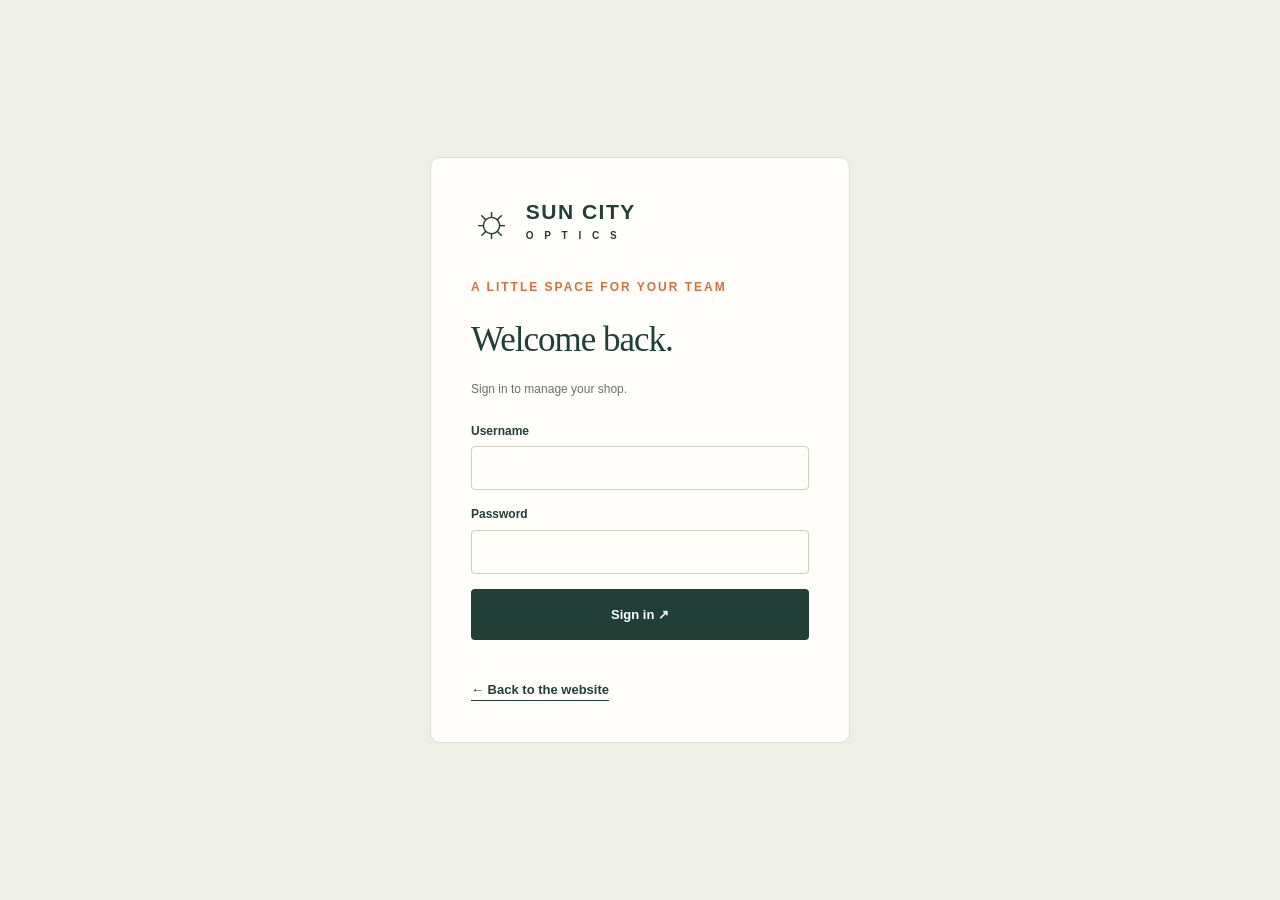
==== admin.html @ 2bea0b8e "Add files via upload" ====
<!doctype html><html lang="en"><head><meta charset="utf-8"><meta name="viewport" content="width=device-width,initial-scale=1"><meta name="robots" content="noindex,nofollow"><title>Staff studio — Sun City Optics</title><link rel="stylesheet" href="/style.css"><script defer src="/admin.js"></script></head><body class="admin-body"><div id="login-view" class="login-wrap"><form id="login-form" class="login-card"><a class="brand" href="/"><span class="brand-icon">☼</span><span>SUN CITY <small>O P T I C S</small></span></a><p class="eyebrow">A LITTLE SPACE FOR YOUR TEAM</p><h1>Welcome back.</h1><p>Sign in to manage your shop.</p><label>Username<input name="username" autocomplete="username" required maxlength="80"></label><label>Password<input name="password" type="password" autocomplete="current-password" required></label><button class="button">Sign in ↗</button><p id="login-error" role="alert"></p><a href="/" class="text-link">← Back to the website</a></form></div><div id="first-password-view" class="login-wrap" hidden><form id="first-password-form" class="login-card"><p class="eyebrow">YOUR FIRST SIGN-IN</p><h1>Make it yours.</h1><p>Change the temporary password before entering the staff studio.</p><label>Temporary password<input name="current" type="password" autocomplete="current-password" required></label><label>New password<input name="password" type="password" autocomplete="new-password" minlength="12" maxlength="128" required></label><label>Confirm new password<input name="confirm" type="password" autocomplete="new-password" minlength="12" required></label><button class="button">Save new password</button><p id="first-password-error" role="alert"></p><p class="micro">After saving, sign in again with your new password.</p></form></div><div id="admin-view" class="admin-shell" hidden><aside class="sidebar"><a href="/" class="brand"><span class="brand-icon">☼</span><span>SUN CITY<small>STAFF STUDIO</small></span></a><button class="active" data-tab="overview">◉ Overview</button><button data-tab="bookings">▦ Bookings</button><button data-tab="website">✳ Website design</button><button data-tab="word">▤ Word page import</button><button data-tab="employees">♧ Employees</button><button data-tab="inbox">◌ Message inbox</button><button class="admin-only" data-tab="accounts">♧ Login accounts</button><button class="admin-only" data-tab="audit">▤ Change history</button><button data-tab="settings">⚙ Email & security</button><div class="spacer"></div><a href="/" target="_blank" rel="noopener">View website ↗</a><button id="logout">Sign out</button></aside><main class="admin-main"><div id="preview-warning" class="help" hidden><strong>Free preview:</strong> Accounts, bookings, changes, Word images and logs can reset when the host restarts or sleeps. Use sample data. Standard SMTP email alerts are unavailable on Render Free.</div><p id="signed-in-as" class="micro"></p><header class="admin-top"><div><p class="eyebrow">SUN CITY OPTICS / YOUR WORKSPACE</p><h1 id="tab-title">Shop overview</h1><p>Make every detail feel like your shop.</p></div><button id="refresh" class="button outline">Refresh ↻</button></header><section id="tab-overview" class="tab-content"><div id="stats" class="stats"></div><div class="admin-grid"><div class="panel"><h2>Your shop, at a glance</h2><p id="mail-status"></p><p id="page-status"></p><div class="actions"><button class="button" data-open="bookings">View bookings ↗</button><button class="text-link" data-open="word">Import a Word page</button></div></div><div class="panel"><h2>A smooth start</h2><p>1. Check your shop details and opening hours.</p><p>2. Add employees and your three alert emails.</p><p>3. Publish your design or import a Word document.</p><p>4. Submit a test booking after email is configured.</p></div></div><div class="panel"><h2>Upcoming requests</h2><div id="upcoming"></div></div></section><section id="tab-bookings" class="tab-content" hidden><div class="panel"><h2>Booking requests</h2><p>Website requests appear here. Confirm availability with the customer before marking a request Confirmed. Status changes here do not send customer emails.</p><div class="toolbar"><input id="booking-search" placeholder="Search name, email or service" aria-label="Search bookings"><select id="booking-filter" aria-label="Filter booking status"><option value="">All statuses</option><option>Requested</option><option>Confirmed</option><option>Completed</option><option>Cancelled</option></select><a class="button outline" href="/api/admin/export">Export CSV ↓</a><a class="text-link" href="https://my.setmore.com/" target="_blank" rel="noopener">Open Setmore ↗</a></div><div class="help">Setmore bookings are managed separately. This dashboard contains requests submitted on this website; it does not automatically import or synchronize Setmore appointments.</div><div id="bookings-list" class="table-scroll"></div></div></section><section id="tab-website" class="tab-content" hidden><form id="website-form"><div class="panel"><h2>Make the homepage your own</h2><p>Edit the built-in design here. Changes are saved when you choose Save website details.</p><div class="admin-grid"><div><label>Business name<input name="name" required></label><label>Small heading<input name="eyebrow"></label><label>Main headline<textarea name="headline" rows="2"></textarea></label><label>Introduction<textarea name="intro"></textarea></label><label>Our story<textarea name="about"></textarea></label></div><div><label>Phone<input name="phone"></label><label>Contact email<input name="email" type="email"></label><label>Shop address<textarea name="address" rows="2"></textarea></label><label>Facebook URL<input name="facebook" type="url"></label><label>Setmore booking URL<input name="setmore" type="url"></label><label>Accent colour<input name="accent" type="color"></label><label>Hero image HTTPS URL (optional)<input name="hero_image" type="url" placeholder="Leave blank for the included eyewear artwork"></label><p class="micro">Use an image you own or have permission to use. The image URL must be publicly accessible.</p></div></div></div><div class="panel"><h2>Opening hours</h2><p>Enter 24-hour times, for example 09:00–17:00, or Closed. All times use America/Vancouver.</p><div id="hours-editor" class="admin-grid"></div></div><div class="panel"><h2>Services</h2><div id="services-editor"></div><button id="add-service" class="button outline" type="button">+ Add service</button></div><button class="button" type="submit">Save website details ↗</button></form></section><section id="tab-word" class="tab-content" hidden><div class="panel"><h2>Design it in Word. Share it on the web.</h2><p>Import a .docx document to replace the main content of your homepage. The website header, appointment form, contact section, chatbox and footer remain available.</p><div class="help">Supported: text, headings, bold/italic/underline, text colours, alignment, simple tables, clickable HTTPS/HTTP/email/phone links, and embedded PNG/JPEG/GIF/WebP images. Complex positioning, floating text boxes, fonts, shapes, headers and footers may change or be omitted. Images should be inserted <strong>In Line with Text</strong>. Keep important text outside images. Use a normal Word hyperlink to <strong>#booking</strong> for your booking button.</div><form id="word-form"><label>Choose your Word document (.docx, up to 10 MB)<input id="word-file" type="file" accept=".docx" required></label><button class="button" type="submit">Import as draft ↗</button></form><p id="word-result" role="status"></p><iframe title="Imported Word page draft preview" id="word-preview" class="word-preview" sandbox="allow-same-origin" hidden></iframe><div class="actions"><button id="publish-word" class="button" disabled>Publish Word homepage ↗</button><button id="restore-design" class="button outline">Use built-in homepage</button></div><p class="micro">Importing does not change the live page until you publish. Switching back preserves the Word draft. Linked pages must already exist online; Word does not upload the target of a link.</p></div></section><section id="tab-employees" class="tab-content" hidden><div class="admin-grid"><form id="employee-form" class="panel"><h2 id="employee-title">Add an employee</h2><input type="hidden" name="id"><label>Name<input name="name" required maxlength="100"></label><label>Job title / role<input name="role" maxlength="100"></label><label>Email (private)<input name="email" type="email"></label><label>Phone (private)<input name="phone" maxlength="40"></label><label>Public introduction<textarea name="bio" maxlength="1000"></textarea></label><label class="check"><input name="public" type="checkbox"> Show name, role and introduction on the built-in homepage</label><p class="micro">Employee profiles and login accounts are separate. Create individual sign-ins in Login accounts. Profile email and phone stay private.</p><div class="actions"><button class="button">Save employee</button><button id="clear-employee" type="button" class="text-link">Clear</button></div></form><div class="panel"><h2>Your team</h2><div id="employee-list"></div></div></div></section><section id="tab-inbox" class="tab-content" hidden><div class="panel"><h2>Messages from your chatbox</h2><p>Visitors can leave messages when your team is away. Reply using your email app. This inbox is not a live chat service.</p><div id="message-list"></div></div></section><section id="tab-accounts" class="tab-content admin-only" hidden><div class="admin-grid"><form id="account-form" class="panel"><h2 id="account-title">Create a staff login</h2><p>Give each person their own account so changes can be attributed to them. Share the temporary password privately.</p><input name="editing" type="hidden" value=""><label>Employee / account name<input name="display_name" required maxlength="100"></label><label>Username<input name="username" required pattern="[A-Za-z0-9_.@-]{1,80}" maxlength="80" autocomplete="off"></label><label>Access level<select name="role"><option value="staff">Staff — manage website, bookings, profiles & messages</option><option value="admin">Admin — also manage accounts, alerts & history</option></select></label><label>Temporary password<input name="password" type="password" minlength="12" maxlength="128" autocomplete="new-password" required></label><p class="micro">At least 12 characters. Required for new accounts; leave blank when editing to keep the existing password. A reset requires a password change at next sign-in.</p><label class="check"><input name="enabled" type="checkbox" checked> Account enabled</label><div class="actions"><button class="button">Save login account</button><button id="clear-account" type="button" class="text-link">New account</button></div></form><div class="panel"><h2>Individual sign-ins</h2><p>Disable accounts to remove access while preserving their change history. Do not share accounts if you need to identify each employee.</p><div id="account-list"></div></div></div></section><section id="tab-audit" class="tab-content admin-only" hidden><div class="panel"><h2>Who changed what</h2><p>Recent 500 activity entries, newest first. Times use Surrey local time. Logs include account activity and changes to settings, bookings, employee profiles and page publication. Passwords are never included. These are application logs, not an independently tamper-proof audit service.</p><div class="toolbar"><input id="audit-search" placeholder="Filter by username or action" aria-label="Filter change history"><button id="refresh-audit" class="button outline">Refresh history</button></div><div id="audit-list" class="table-scroll"></div></div></section><section id="tab-settings" class="tab-content" hidden><div class="admin-grid"><form id="email-form" class="panel admin-only"><h2>Booking & message alerts</h2><p>Choose up to three addresses to receive new request and message alerts. Customer details remain in this dashboard.</p><label>Alert email 1<input name="email1" type="email"></label><label>Alert email 2<input name="email2" type="email"></label><label>Alert email 3<input name="email3" type="email"></label><button class="button">Save notification emails</button><p id="mail-detail" class="micro"></p><p class="micro">SMTP sending credentials are configured on the server. Email addresses alone do not enable delivery. Alerts retry on a one-minute schedule when installed.</p><button id="retry-mail" type="button" class="text-link">Retry failed alerts</button></form><form id="password-form" class="panel"><h2>Change admin password</h2><label>Current password<input name="current" type="password" autocomplete="current-password" required></label><label>New password<input name="password" type="password" minlength="12" maxlength="128" autocomplete="new-password" required></label><label>Confirm new password<input name="confirm" type="password" minlength="12" autocomplete="new-password" required></label><button class="button">Update password</button><p class="micro">At least 12 characters. Changing your password signs out your own sessions. Reset a forgotten password using the setup command on your server.</p></form></div></section></main></div><div id="notice" class="notice" role="status" hidden></div></body></html>
---- style.css ----
:root{--ink:#203f36;--paper:#f8f6ef;--accent:#d27140;--muted:#66736a;--line:#dbdfd5;--white:#fffefa}*{box-sizing:border-box}html{scroll-behavior:smooth;scroll-padding-top:30px}body{margin:0;background:var(--paper);color:var(--ink);font:15px/1.65 Arial,Helvetica,sans-serif}a{color:inherit;text-decoration:none}button,input,select,textarea{font:inherit}button,a,input,select,textarea{outline-offset:4px}button{cursor:pointer}a:hover{text-decoration:underline}h1,h2,h3,p{margin:0 0 22px}h1,h2{font-family:Georgia,'Times New Roman',serif;font-weight:400;line-height:1.06;letter-spacing:-2px}h1{font-size:clamp(48px,5.6vw,86px);white-space:pre-line}h2{font-size:clamp(38px,4vw,60px)}h3{font-size:21px;line-height:1.3}p{color:var(--muted)}.announcement{background:var(--ink);color:#fff9ed;text-align:center;font-size:12px;padding:9px 15px;letter-spacing:.3px}.announcement a{margin-left:10px;text-decoration:underline}.header{max-width:1440px;margin:auto;display:flex;align-items:center;justify-content:space-between;padding:27px 6%}.brand{display:flex;gap:12px;align-items:center;font-size:21px;line-height:1.1;letter-spacing:1.5px;font-weight:bold}.brand small{display:block;font-size:10px;letter-spacing:4px;margin-top:6px}.brand-icon{font-size:45px;line-height:1;font-weight:normal}.header nav{display:flex;gap:30px;font-size:13px}.button{border:0;border-radius:4px;background:var(--ink);color:#fff;padding:15px 23px;display:inline-flex;align-items:center;justify-content:center;gap:18px;font-weight:600;font-size:13px;text-decoration:none;transition:transform .2s,background .2s}.button:hover{background:#345b4c;transform:translateY(-2px);text-decoration:none}.button.small{padding:11px 18px}.button.light{background:#e8eee1;color:var(--ink)}.button.outline{background:transparent;border:1px solid var(--line);color:var(--ink)}.hero{max-width:1440px;margin:auto;display:grid;grid-template-columns:1.03fr 1fr;gap:5%;padding:38px 6% 65px;align-items:center}.eyebrow{font-size:10px;font-weight:bold;letter-spacing:2px;color:var(--accent);margin-bottom:23px}.hero-copy{padding:24px 0}.lead{font-size:16px;max-width:470px;line-height:1.85}.actions{display:flex;gap:25px;align-items:center;flex-wrap:wrap;margin-top:32px}.text-link{background:none;border:0;padding:0;color:var(--ink);font-size:13px;font-weight:600;text-decoration:underline;text-underline-offset:6px}.hero-note{display:flex;gap:18px;align-items:center;margin-top:49px;font-size:11px;color:var(--muted)}.tiny-sun{color:var(--accent);font-size:36px}.hero-note strong{font-weight:normal;color:var(--ink)}.hero-art{background:#e8d9bf;border-radius:160px 160px 5px 5px;position:relative;overflow:hidden;min-height:520px}.hero-art img{display:block;width:100%;height:520px;object-fit:cover}.art-top{position:absolute;top:59px;left:8%;right:8%;display:flex;justify-content:space-between;gap:10px;z-index:1;font-size:8px;letter-spacing:1.2px;color:#604c34}.art-caption{position:absolute;bottom:28px;left:8%;right:8%;display:flex;justify-content:space-between;align-items:center}.art-caption span{font:29px/1.1 Georgia,serif;color:#453d2b}.art-caption a{border:1px solid #80735e;width:48px;height:48px;border-radius:50%;display:grid;place-items:center;font-size:24px}.ribbon{border-top:1px solid var(--line);border-bottom:1px solid var(--line);display:flex;justify-content:center;align-items:center;gap:6%;padding:20px;font-size:10px;letter-spacing:1.6px}.ribbon i{font-size:22px;color:var(--accent);font-style:normal}.section{max-width:1440px;padding:85px 6%;margin:auto}.section-title{display:flex;align-items:flex-end;justify-content:space-between;gap:45px;margin-bottom:35px}.section-title p:last-child{max-width:310px;font-size:14px}.service-grid{display:grid;grid-template-columns:repeat(3,1fr);gap:17px}.service-card{background:var(--white);padding:28px;border:1px solid var(--line);border-radius:5px;position:relative}.service-card .index{display:block;color:var(--accent);font:28px Georgia,serif;margin-bottom:28px}.service-card h3{font-size:18px;margin-bottom:12px}.service-card p{font-size:13px;min-height:44px}.service-card .card-bottom{border-top:1px solid var(--line);padding-top:15px;display:flex;justify-content:space-between;font-size:11px}.about{display:grid;grid-template-columns:1fr 1fr;align-items:center;gap:9%;padding-top:25px}.about-art{background:#dce1d2;min-height:380px;border-radius:5px;padding:35px;display:flex;flex-direction:column;align-items:center;justify-content:center;text-align:center}.sunburst{font-size:105px;color:var(--ink);line-height:1.3}.about-art p{font:38px/1.1 Georgia,serif;color:var(--ink)}.about-art>span:last-child{font-size:9px;letter-spacing:2px}.booking{background:var(--ink);color:var(--paper);display:grid;grid-template-columns:.85fr 1fr;gap:12%;max-width:none;padding-left:max(6%,calc((100% - 1268px)/2));padding-right:max(6%,calc((100% - 1268px)/2))}.booking p{color:#c3cfc6;max-width:380px}.booking .eyebrow{color:#e8b695}.booking h2{font-size:60px}.booking-note{border-left:2px solid #a3b39e;padding-left:18px;font-size:12px;color:#c3cfc6;max-width:320px;margin:25px 0}.booking .text-link{color:#eee7d8}.form-card{background:var(--white);border-radius:5px;padding:30px;color:var(--ink)}label{display:flex;flex-direction:column;gap:5px;font-size:12px;font-weight:600;margin-bottom:15px}input,select,textarea{background:#fffefa;color:var(--ink);border:1px solid #cbd1c5;border-radius:4px;padding:11px;width:100%;min-width:0}textarea{resize:vertical}.form-row{display:grid;grid-template-columns:1fr 1fr;gap:14px}.check{flex-direction:row;align-items:flex-start;font-weight:normal;gap:8px;font-size:11px}.check input{width:auto;margin-top:4px}.micro,.booking .micro{font-size:11px;color:var(--muted);line-height:1.6}.form-card .button{width:100%}.form-card #booking-result{color:var(--ink);margin-top:12px;margin-bottom:0}.trap{position:absolute;left:-10000px;width:1px;height:1px;overflow:hidden}.visit{display:grid;grid-template-columns:1fr .7fr;gap:15%}.contact-links{display:flex;flex-direction:column;gap:5px;margin:20px 0}.visit dl{margin:0}.visit dl div{display:flex;justify-content:space-between;border-bottom:1px solid var(--line);padding:7px 0;font-size:13px}.visit dd{margin:0}footer{border-top:1px solid var(--line);margin:0 6%;padding:35px 0 60px;display:flex;align-items:center;flex-wrap:wrap;justify-content:space-between;gap:25px;font-size:12px}footer .brand{font-size:14px}footer small{flex-basis:100%;color:var(--muted)}footer>div:last-of-type{display:flex;gap:24px}.admin-link{opacity:.7}.chat-launcher{position:fixed;right:24px;bottom:22px;border:1px solid #f5efdf;background:var(--ink);color:#fff;border-radius:50px;padding:14px 22px;box-shadow:0 8px 30px #203f362b;z-index:15;font-size:14px}.chat-launcher>span{margin-left:7px}.chat-panel{position:fixed;right:24px;bottom:88px;width:355px;max-width:calc(100vw - 24px);max-height:calc(100dvh - 115px);overflow:auto;background:var(--white);border:1px solid var(--line);border-radius:14px;box-shadow:0 12px 60px #203f3630;z-index:16}.chat-head{background:var(--ink);color:white;padding:20px;display:flex;justify-content:space-between;gap:10px}.chat-head small{display:block;font-size:10px;color:#d3decf;margin-top:4px}.icon-button{border:0;background:none;color:inherit;font-size:25px;padding:0 5px}.chat-body{padding:20px}.bubble{background:#eff1e8;border-radius:0 12px 12px 12px;padding:13px;font-size:12px;white-space:pre-line;color:var(--ink);margin-bottom:15px}.chat-options{display:flex;flex-wrap:wrap;gap:7px;margin-bottom:20px}.chat-options button{border:1px solid var(--line);background:transparent;border-radius:20px;font-size:11px;padding:7px 10px;color:var(--ink)}#message-form{margin-top:18px}#message-result{font-size:12px}.word-page{max-width:1100px;margin:40px auto;padding:30px 6%;overflow-wrap:anywhere}.word-page img{max-width:100%;height:auto;border-radius:5px}.word-page h1,.word-page h2,.word-page h3{margin-top:22px}.word-page a{color:var(--ink);text-decoration:underline}.word-page p{color:inherit}.table-scroll{overflow-x:auto}.word-page table{border-collapse:collapse;width:100%;margin:20px 0}.word-page td{border:1px solid var(--line);padding:14px;vertical-align:top}.word-page h4,.word-page h5,.word-page h6{font-size:20px}.word-page p:empty{height:8px}[hidden]{display:none!important}#load-error{background:#fee6d4;padding:20px;position:fixed;bottom:0;left:0;right:0;margin:0;z-index:30}.admin-body{background:#eef0e8}.admin-shell{display:grid;grid-template-columns:225px 1fr;min-height:100vh}.sidebar{background:var(--ink);color:#eef1e6;padding:30px 20px;display:flex;flex-direction:column;gap:7px}.sidebar .brand{font-size:15px;margin-bottom:35px}.sidebar button{border:0;background:none;color:#d8e2d7;text-align:left;padding:11px 14px;border-radius:5px;font-size:13px}.sidebar button.active{background:#36584a;color:white}.sidebar>a{font-size:12px;margin:20px 14px}.sidebar .spacer{flex:1}.admin-main{padding:35px 5%;max-width:1600px;width:100%;min-width:0}.admin-top{display:flex;justify-content:space-between;align-items:center;margin-bottom:35px}.admin-top h1{font-size:40px;margin-bottom:5px;letter-spacing:-1px}.admin-top p{font-size:12px;margin:0}.panel{background:var(--white);border:1px solid var(--line);border-radius:7px;padding:25px;margin-bottom:22px}.panel h2{font-family:Arial,sans-serif;letter-spacing:0;font-size:20px;margin-bottom:10px}.panel p{font-size:13px}.stats{display:grid;grid-template-columns:repeat(4,1fr);gap:15px;margin-bottom:25px}.stat{background:var(--white);padding:22px;border:1px solid var(--line);border-radius:7px}.stat strong{display:block;font:40px Georgia,serif}.stat span{font-size:11px;color:var(--muted)}table.admin-table{border-collapse:collapse;width:100%;font-size:12px}table.admin-table th{text-align:left;color:var(--muted);font-weight:normal;font-size:10px;text-transform:uppercase;letter-spacing:.6px}table.admin-table td,table.admin-table th{padding:14px 12px;border-bottom:1px solid var(--line);vertical-align:top}table.admin-table td:first-child,table.admin-table th:first-child{padding-left:0}table.admin-table select{padding:7px;min-width:100px;font-size:11px}.pill{border-radius:20px;background:#e4ebdb;padding:4px 9px;white-space:nowrap;font-size:10px}.empty{padding:25px 0;color:var(--muted);text-align:center}.tab-content .panel>p{max-width:740px}.admin-grid{display:grid;grid-template-columns:1fr 1fr;gap:20px}.admin-main .button{padding:10px 18px;font-size:12px}.admin-main textarea{min-height:100px}.help{background:#e9eddf;padding:17px;border-radius:5px;font-size:12px;margin-bottom:20px}.admin-main .eyebrow{margin-bottom:6px}.notice{position:fixed;top:15px;right:20px;background:#203f36;color:white;padding:13px 22px;border-radius:6px;max-width:90vw;z-index:40;box-shadow:0 6px 30px #0002}.login-wrap{min-height:100vh;display:grid;place-items:center;padding:25px}.login-card{width:420px;max-width:100%;background:var(--white);padding:40px;border-radius:10px;border:1px solid var(--line)}.login-card .brand{margin-bottom:35px}.login-card h1{font-size:35px;letter-spacing:-1px}.login-card .button{width:100%;margin-bottom:15px}.login-card p{font-size:12px}iframe.word-preview{width:100%;height:500px;border:1px solid var(--line);background:white;margin-top:20px}.message-card{border-bottom:1px solid var(--line);padding:20px 0}.message-card p{white-space:pre-wrap}.message-card h3{font-size:15px;margin-bottom:5px}.message-card .actions{margin-top:10px}.service-editor{border-top:1px solid var(--line);padding:15px 0}.toolbar{display:flex;gap:10px;flex-wrap:wrap;align-items:center;margin-bottom:20px}.toolbar input,.toolbar select{width:auto;max-width:100%}.error-text{color:#9f3428!important}.success-text{color:#285d42!important}button:disabled{opacity:.6;cursor:wait}
@media(min-width:1500px){.hero-art img{height:580px}.hero-art{min-height:580px}}@media(max-width:1000px){.header nav{gap:15px}.hero{gap:4%;padding-top:10px}.hero-art,.hero-art img{min-height:420px;height:420px}.hero h1{font-size:58px}.service-grid{grid-template-columns:repeat(2,1fr)}.actions{gap:18px}.booking{gap:6%}.admin-shell{grid-template-columns:190px 1fr}.admin-main{padding:25px 4%}.stats{grid-template-columns:repeat(2,1fr)}.admin-grid{grid-template-columns:1fr}}@media(max-width:700px){.header{padding:20px 6%}.header nav{display:none}.brand{font-size:17px}.brand-icon{font-size:36px}.hero{grid-template-columns:1fr;padding-bottom:35px}.hero h1{font-size:58px}.hero-copy{padding:20px 0}.hero-note{margin-top:25px}.hero-art{margin-top:15px}.hero-art,.hero-art img{min-height:420px;height:420px}.art-top{top:45px}.ribbon{gap:15px;font-size:8px;overflow:hidden}.ribbon span:last-child,.ribbon i:last-of-type{display:none}.section{padding:55px 6%}.section-title{display:block}.section-title p:last-child{max-width:none}.service-grid{grid-template-columns:1fr 1fr;gap:12px}.service-card{padding:20px}.service-card h3{font-size:16px}.service-card p{min-height:65px;font-size:12px}.about{grid-template-columns:1fr;gap:35px}.about-art{min-height:300px}.booking{grid-template-columns:1fr;gap:30px}.booking h2{font-size:48px}.booking p{max-width:none}.booking-note{max-width:none}.form-card{padding:23px}.form-row{grid-template-columns:1fr;gap:0}.visit{grid-template-columns:1fr;gap:40px}.chat-launcher{right:15px;bottom:15px}.chat-panel{right:12px;bottom:78px}footer{align-items:flex-start}footer>span{display:none}.admin-shell{display:block}.sidebar{padding:15px;display:flex;flex-direction:row;flex-wrap:wrap;gap:4px}.sidebar .brand{width:100%;margin:0 0 12px}.sidebar button{padding:8px 11px;font-size:11px}.sidebar .spacer{display:none}.sidebar>a{margin:8px 12px}.admin-main{padding:25px 5%}.admin-top h1{font-size:34px}.admin-top .button{padding:8px 12px}.panel{padding:19px}.word-page{padding:10px 6%}.word-page h1{font-size:45px}.word-page h2{font-size:35px}}@media(prefers-reduced-motion:reduce){html{scroll-behavior:auto}*{transition:none!important}}

.audit-details{font:11px/1.6 monospace;white-space:pre-wrap;overflow-wrap:anywhere;max-width:450px;margin:0}#signed-in-as{margin-bottom:12px}
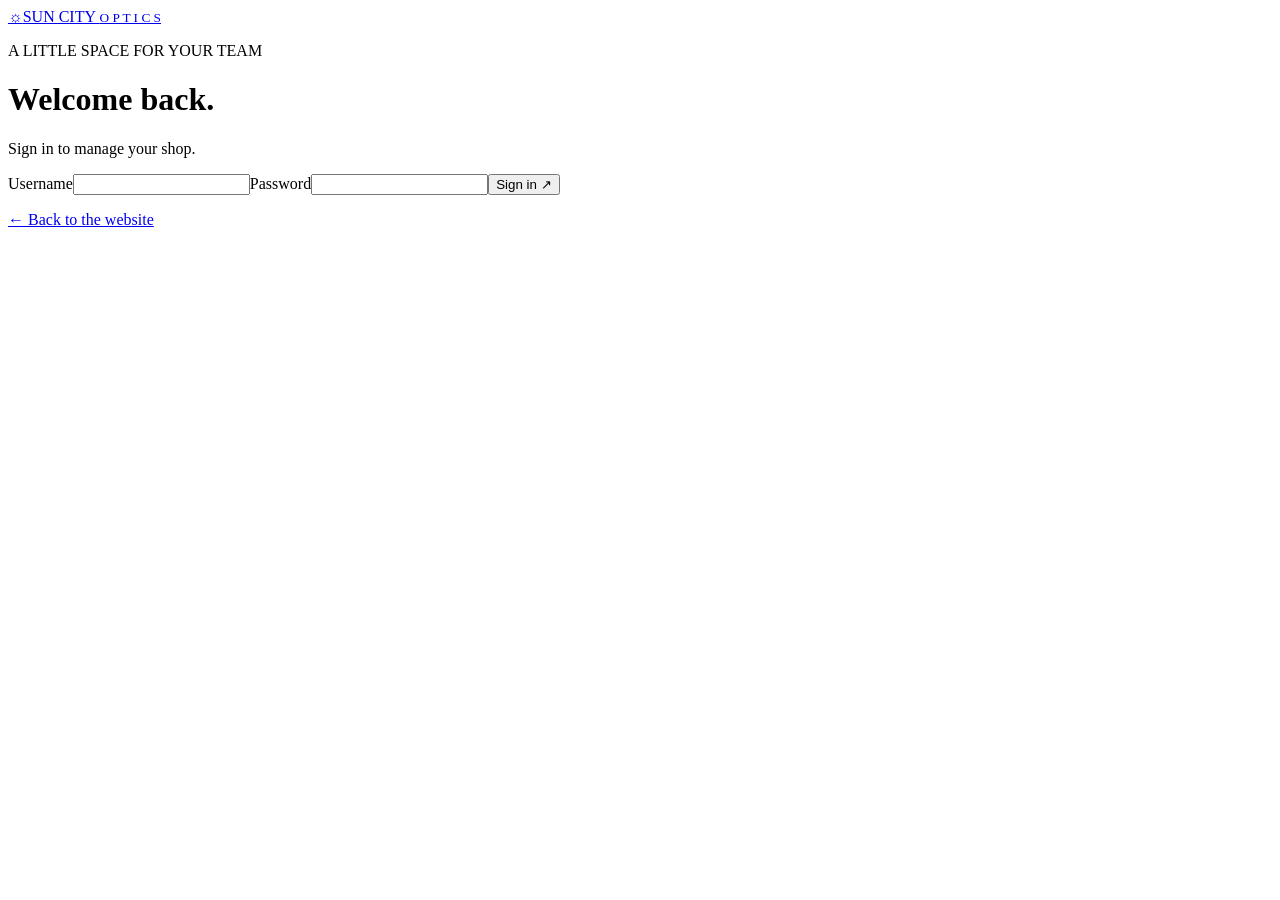
==== commit 265938fe: "Add files via upload" ====
--- a/admin.html
+++ b/admin.html
@@ -1 +1 @@
-<!doctype html><html lang="en"><head><meta charset="utf-8"><meta name="viewport" content="width=device-width,initial-scale=1"><meta name="robots" content="noindex,nofollow"><title>Staff studio — Sun City Optics</title><link rel="stylesheet" href="/style.css"><script defer src="/admin.js"></script></head><body class="admin-body"><div id="login-view" class="login-wrap"><form id="login-form" class="login-card"><a class="brand" href="/"><span class="brand-icon">☼</span><span>SUN CITY <small>O P T I C S</small></span></a><p class="eyebrow">A LITTLE SPACE FOR YOUR TEAM</p><h1>Welcome back.</h1><p>Sign in to manage your shop.</p><label>Username<input name="username" autocomplete="username" required maxlength="80"></label><label>Password<input name="password" type="password" autocomplete="current-password" required></label><button class="button">Sign in ↗</button><p id="login-error" role="alert"></p><a href="/" class="text-link">← Back to the website</a></form></div><div id="first-password-view" class="login-wrap" hidden><form id="first-password-form" class="login-card"><p class="eyebrow">YOUR FIRST SIGN-IN</p><h1>Make it yours.</h1><p>Change the temporary password before entering the staff studio.</p><label>Temporary password<input name="current" type="password" autocomplete="current-password" required></label><label>New password<input name="password" type="password" autocomplete="new-password" minlength="12" maxlength="128" required></label><label>Confirm new password<input name="confirm" type="password" autocomplete="new-password" minlength="12" required></label><button class="button">Save new password</button><p id="first-password-error" role="alert"></p><p class="micro">After saving, sign in again with your new password.</p></form></div><div id="admin-view" class="admin-shell" hidden><aside class="sidebar"><a href="/" class="brand"><span class="brand-icon">☼</span><span>SUN CITY<small>STAFF STUDIO</small></span></a><button class="active" data-tab="overview">◉ Overview</button><button data-tab="bookings">▦ Bookings</button><button data-tab="website">✳ Website design</button><button data-tab="word">▤ Word page import</button><button data-tab="employees">♧ Employees</button><button data-tab="inbox">◌ Message inbox</button><button class="admin-only" data-tab="accounts">♧ Login accounts</button><button class="admin-only" data-tab="audit">▤ Change history</button><button data-tab="settings">⚙ Email & security</button><div class="spacer"></div><a href="/" target="_blank" rel="noopener">View website ↗</a><button id="logout">Sign out</button></aside><main class="admin-main"><div id="preview-warning" class="help" hidden><strong>Free preview:</strong> Accounts, bookings, changes, Word images and logs can reset when the host restarts or sleeps. Use sample data. Standard SMTP email alerts are unavailable on Render Free.</div><p id="signed-in-as" class="micro"></p><header class="admin-top"><div><p class="eyebrow">SUN CITY OPTICS / YOUR WORKSPACE</p><h1 id="tab-title">Shop overview</h1><p>Make every detail feel like your shop.</p></div><button id="refresh" class="button outline">Refresh ↻</button></header><section id="tab-overview" class="tab-content"><div id="stats" class="stats"></div><div class="admin-grid"><div class="panel"><h2>Your shop, at a glance</h2><p id="mail-status"></p><p id="page-status"></p><div class="actions"><button class="button" data-open="bookings">View bookings ↗</button><button class="text-link" data-open="word">Import a Word page</button></div></div><div class="panel"><h2>A smooth start</h2><p>1. Check your shop details and opening hours.</p><p>2. Add employees and your three alert emails.</p><p>3. Publish your design or import a Word document.</p><p>4. Submit a test booking after email is configured.</p></div></div><div class="panel"><h2>Upcoming requests</h2><div id="upcoming"></div></div></section><section id="tab-bookings" class="tab-content" hidden><div class="panel"><h2>Booking requests</h2><p>Website requests appear here. Confirm availability with the customer before marking a request Confirmed. Status changes here do not send customer emails.</p><div class="toolbar"><input id="booking-search" placeholder="Search name, email or service" aria-label="Search bookings"><select id="booking-filter" aria-label="Filter booking status"><option value="">All statuses</option><option>Requested</option><option>Confirmed</option><option>Completed</option><option>Cancelled</option></select><a class="button outline" href="/api/admin/export">Export CSV ↓</a><a class="text-link" href="https://my.setmore.com/" target="_blank" rel="noopener">Open Setmore ↗</a></div><div class="help">Setmore bookings are managed separately. This dashboard contains requests submitted on this website; it does not automatically import or synchronize Setmore appointments.</div><div id="bookings-list" class="table-scroll"></div></div></section><section id="tab-website" class="tab-content" hidden><form id="website-form"><div class="panel"><h2>Make the homepage your own</h2><p>Edit the built-in design here. Changes are saved when you choose Save website details.</p><div class="admin-grid"><div><label>Business name<input name="name" required></label><label>Small heading<input name="eyebrow"></label><label>Main headline<textarea name="headline" rows="2"></textarea></label><label>Introduction<textarea name="intro"></textarea></label><label>Our story<textarea name="about"></textarea></label></div><div><label>Phone<input name="phone"></label><label>Contact email<input name="email" type="email"></label><label>Shop address<textarea name="address" rows="2"></textarea></label><label>Facebook URL<input name="facebook" type="url"></label><label>Setmore booking URL<input name="setmore" type="url"></label><label>Accent colour<input name="accent" type="color"></label><label>Hero image HTTPS URL (optional)<input name="hero_image" type="url" placeholder="Leave blank for the included eyewear artwork"></label><p class="micro">Use an image you own or have permission to use. The image URL must be publicly accessible.</p></div></div></div><div class="panel"><h2>Opening hours</h2><p>Enter 24-hour times, for example 09:00–17:00, or Closed. All times use America/Vancouver.</p><div id="hours-editor" class="admin-grid"></div></div><div class="panel"><h2>Services</h2><div id="services-editor"></div><button id="add-service" class="button outline" type="button">+ Add service</button></div><button class="button" type="submit">Save website details ↗</button></form></section><section id="tab-word" class="tab-content" hidden><div class="panel"><h2>Design it in Word. Share it on the web.</h2><p>Import a .docx document to replace the main content of your homepage. The website header, appointment form, contact section, chatbox and footer remain available.</p><div class="help">Supported: text, headings, bold/italic/underline, text colours, alignment, simple tables, clickable HTTPS/HTTP/email/phone links, and embedded PNG/JPEG/GIF/WebP images. Complex positioning, floating text boxes, fonts, shapes, headers and footers may change or be omitted. Images should be inserted <strong>In Line with Text</strong>. Keep important text outside images. Use a normal Word hyperlink to <strong>#booking</strong> for your booking button.</div><form id="word-form"><label>Choose your Word document (.docx, up to 10 MB)<input id="word-file" type="file" accept=".docx" required></label><button class="button" type="submit">Import as draft ↗</button></form><p id="word-result" role="status"></p><iframe title="Imported Word page draft preview" id="word-preview" class="word-preview" sandbox="allow-same-origin" hidden></iframe><div class="actions"><button id="publish-word" class="button" disabled>Publish Word homepage ↗</button><button id="restore-design" class="button outline">Use built-in homepage</button></div><p class="micro">Importing does not change the live page until you publish. Switching back preserves the Word draft. Linked pages must already exist online; Word does not upload the target of a link.</p></div></section><section id="tab-employees" class="tab-content" hidden><div class="admin-grid"><form id="employee-form" class="panel"><h2 id="employee-title">Add an employee</h2><input type="hidden" name="id"><label>Name<input name="name" required maxlength="100"></label><label>Job title / role<input name="role" maxlength="100"></label><label>Email (private)<input name="email" type="email"></label><label>Phone (private)<input name="phone" maxlength="40"></label><label>Public introduction<textarea name="bio" maxlength="1000"></textarea></label><label class="check"><input name="public" type="checkbox"> Show name, role and introduction on the built-in homepage</label><p class="micro">Employee profiles and login accounts are separate. Create individual sign-ins in Login accounts. Profile email and phone stay private.</p><div class="actions"><button class="button">Save employee</button><button id="clear-employee" type="button" class="text-link">Clear</button></div></form><div class="panel"><h2>Your team</h2><div id="employee-list"></div></div></div></section><section id="tab-inbox" class="tab-content" hidden><div class="panel"><h2>Messages from your chatbox</h2><p>Visitors can leave messages when your team is away. Reply using your email app. This inbox is not a live chat service.</p><div id="message-list"></div></div></section><section id="tab-accounts" class="tab-content admin-only" hidden><div class="admin-grid"><form id="account-form" class="panel"><h2 id="account-title">Create a staff login</h2><p>Give each person their own account so changes can be attributed to them. Share the temporary password privately.</p><input name="editing" type="hidden" value=""><label>Employee / account name<input name="display_name" required maxlength="100"></label><label>Username<input name="username" required pattern="[A-Za-z0-9_.@-]{1,80}" maxlength="80" autocomplete="off"></label><label>Access level<select name="role"><option value="staff">Staff — manage website, bookings, profiles & messages</option><option value="admin">Admin — also manage accounts, alerts & history</option></select></label><label>Temporary password<input name="password" type="password" minlength="12" maxlength="128" autocomplete="new-password" required></label><p class="micro">At least 12 characters. Required for new accounts; leave blank when editing to keep the existing password. A reset requires a password change at next sign-in.</p><label class="check"><input name="enabled" type="checkbox" checked> Account enabled</label><div class="actions"><button class="button">Save login account</button><button id="clear-account" type="button" class="text-link">New account</button></div></form><div class="panel"><h2>Individual sign-ins</h2><p>Disable accounts to remove access while preserving their change history. Do not share accounts if you need to identify each employee.</p><div id="account-list"></div></div></div></section><section id="tab-audit" class="tab-content admin-only" hidden><div class="panel"><h2>Who changed what</h2><p>Recent 500 activity entries, newest first. Times use Surrey local time. Logs include account activity and changes to settings, bookings, employee profiles and page publication. Passwords are never included. These are application logs, not an independently tamper-proof audit service.</p><div class="toolbar"><input id="audit-search" placeholder="Filter by username or action" aria-label="Filter change history"><button id="refresh-audit" class="button outline">Refresh history</button></div><div id="audit-list" class="table-scroll"></div></div></section><section id="tab-settings" class="tab-content" hidden><div class="admin-grid"><form id="email-form" class="panel admin-only"><h2>Booking & message alerts</h2><p>Choose up to three addresses to receive new request and message alerts. Customer details remain in this dashboard.</p><label>Alert email 1<input name="email1" type="email"></label><label>Alert email 2<input name="email2" type="email"></label><label>Alert email 3<input name="email3" type="email"></label><button class="button">Save notification emails</button><p id="mail-detail" class="micro"></p><p class="micro">SMTP sending credentials are configured on the server. Email addresses alone do not enable delivery. Alerts retry on a one-minute schedule when installed.</p><button id="retry-mail" type="button" class="text-link">Retry failed alerts</button></form><form id="password-form" class="panel"><h2>Change admin password</h2><label>Current password<input name="current" type="password" autocomplete="current-password" required></label><label>New password<input name="password" type="password" minlength="12" maxlength="128" autocomplete="new-password" required></label><label>Confirm new password<input name="confirm" type="password" minlength="12" autocomplete="new-password" required></label><button class="button">Update password</button><p class="micro">At least 12 characters. Changing your password signs out your own sessions. Reset a forgotten password using the setup command on your server.</p></form></div></section></main></div><div id="notice" class="notice" role="status" hidden></div></body></html>
+<!doctype html><html lang="en"><head><meta charset="utf-8"><meta name="viewport" content="width=device-width,initial-scale=1"><meta name="robots" content="noindex,nofollow"><title>Staff studio — Sun City Optics</title><link rel="stylesheet" href="/suncityoptics/style.css"><script defer src="/suncityoptics/admin.js"></script></head><body class="admin-body"><div id="login-view" class="login-wrap"><form id="login-form" class="login-card"><a class="brand" href="/suncityoptics/index.html"><span class="brand-icon">☼</span><span>SUN CITY <small>O P T I C S</small></span></a><p class="eyebrow">A LITTLE SPACE FOR YOUR TEAM</p><h1>Welcome back.</h1><p>Sign in to manage your shop.</p><label>Username<input name="username" autocomplete="username" required maxlength="80"></label><label>Password<input name="password" type="password" autocomplete="current-password" required></label><button class="button">Sign in ↗</button><p id="login-error" role="alert"></p><a href="/suncityoptics/index.html" class="text-link">← Back to the website</a></form></div><div id="first-password-view" class="login-wrap" hidden><form id="first-password-form" class="login-card"><p class="eyebrow">YOUR FIRST SIGN-IN</p><h1>Make it yours.</h1><p>Change the temporary password before entering the staff studio.</p><label>Temporary password<input name="current" type="password" autocomplete="current-password" required></label><label>New password<input name="password" type="password" autocomplete="new-password" minlength="12" maxlength="128" required></label><label>Confirm new password<input name="confirm" type="password" autocomplete="new-password" minlength="12" required></label><button class="button">Save new password</button><p id="first-password-error" role="alert"></p><p class="micro">After saving, sign in again with your new password.</p></form></div><div id="admin-view" class="admin-shell" hidden><aside class="sidebar"><a href="/suncityoptics/index.html" class="brand"><span class="brand-icon">☼</span><span>SUN CITY<small>STAFF STUDIO</small></span></a><button class="active" data-tab="overview">◉ Overview</button><button data-tab="bookings">▦ Bookings</button><button data-tab="website">✳ Website design</button><button data-tab="word">▤ Word page import</button><button data-tab="employees">♧ Employees</button><button data-tab="inbox">◌ Message inbox</button><button class="admin-only" data-tab="accounts">♧ Login accounts</button><button class="admin-only" data-tab="audit">▤ Change history</button><button data-tab="settings">⚙ Email & security</button><div class="spacer"></div><a href="/suncityoptics/index.html" target="_blank" rel="noopener">View website ↗</a><button id="logout">Sign out</button></aside><main class="admin-main"><div id="preview-warning" class="help" hidden><strong>Free preview:</strong> Accounts, bookings, changes, Word images and logs can reset when the host restarts or sleeps. Use sample data. Standard SMTP email alerts are unavailable on Render Free.</div><p id="signed-in-as" class="micro"></p><header class="admin-top"><div><p class="eyebrow">SUN CITY OPTICS / YOUR WORKSPACE</p><h1 id="tab-title">Shop overview</h1><p>Make every detail feel like your shop.</p></div><button id="refresh" class="button outline">Refresh ↻</button></header><section id="tab-overview" class="tab-content"><div id="stats" class="stats"></div><div class="admin-grid"><div class="panel"><h2>Your shop, at a glance</h2><p id="mail-status"></p><p id="page-status"></p><div class="actions"><button class="button" data-open="bookings">View bookings ↗</button><button class="text-link" data-open="word">Import a Word page</button></div></div><div class="panel"><h2>A smooth start</h2><p>1. Check your shop details and opening hours.</p><p>2. Add employees and your three alert emails.</p><p>3. Publish your design or import a Word document.</p><p>4. Submit a test booking after email is configured.</p></div></div><div class="panel"><h2>Upcoming requests</h2><div id="upcoming"></div></div></section><section id="tab-bookings" class="tab-content" hidden><div class="panel"><h2>Booking requests</h2><p>Website requests appear here. Confirm availability with the customer before marking a request Confirmed. Status changes here do not send customer emails.</p><div class="toolbar"><input id="booking-search" placeholder="Search name, email or service" aria-label="Search bookings"><select id="booking-filter" aria-label="Filter booking status"><option value="">All statuses</option><option>Requested</option><option>Confirmed</option><option>Completed</option><option>Cancelled</option></select><a class="button outline" href="/suncityoptics/api/admin/export">Export CSV ↓</a><a class="text-link" href="https://my.setmore.com/" target="_blank" rel="noopener">Open Setmore ↗</a></div><div class="help">Setmore bookings are managed separately. This dashboard contains requests submitted on this website; it does not automatically import or synchronize Setmore appointments.</div><div id="bookings-list" class="table-scroll"></div></div></section><section id="tab-website" class="tab-content" hidden><form id="website-form"><div class="panel"><h2>Make the homepage your own</h2><p>Edit the built-in design here. Changes are saved when you choose Save website details.</p><div class="admin-grid"><div><label>Business name<input name="name" required></label><label>Small heading<input name="eyebrow"></label><label>Main headline<textarea name="headline" rows="2"></textarea></label><label>Introduction<textarea name="intro"></textarea></label><label>Our story<textarea name="about"></textarea></label></div><div><label>Phone<input name="phone"></label><label>Contact email<input name="email" type="email"></label><label>Shop address<textarea name="address" rows="2"></textarea></label><label>Facebook URL<input name="facebook" type="url"></label><label>Setmore booking URL<input name="setmore" type="url"></label><label>Accent colour<input name="accent" type="color"></label><label>Hero image HTTPS URL (optional)<input name="hero_image" type="url" placeholder="Leave blank for the included eyewear artwork"></label><p class="micro">Use an image you own or have permission to use. The image URL must be publicly accessible.</p></div></div></div><div class="panel"><h2>Opening hours</h2><p>Enter 24-hour times, for example 09:00–17:00, or Closed. All times use America/Vancouver.</p><div id="hours-editor" class="admin-grid"></div></div><div class="panel"><h2>Services</h2><div id="services-editor"></div><button id="add-service" class="button outline" type="button">+ Add service</button></div><button class="button" type="submit">Save website details ↗</button></form></section><section id="tab-word" class="tab-content" hidden><div class="panel"><h2>Design it in Word. Share it on the web.</h2><p>Import a .docx document to replace the main content of your homepage. The website header, appointment form, contact section, chatbox and footer remain available.</p><div class="help">Supported: text, headings, bold/italic/underline, text colours, alignment, simple tables, clickable HTTPS/HTTP/email/phone links, and embedded PNG/JPEG/GIF/WebP images. Complex positioning, floating text boxes, fonts, shapes, headers and footers may change or be omitted. Images should be inserted <strong>In Line with Text</strong>. Keep important text outside images. Use a normal Word hyperlink to <strong>#booking</strong> for your booking button.</div><form id="word-form"><label>Choose your Word document (.docx, up to 10 MB)<input id="word-file" type="file" accept=".docx" required></label><button class="button" type="submit">Import as draft ↗</button></form><p id="word-result" role="status"></p><iframe title="Imported Word page draft preview" id="word-preview" class="word-preview" sandbox="allow-same-origin" hidden></iframe><div class="actions"><button id="publish-word" class="button" disabled>Publish Word homepage ↗</button><button id="restore-design" class="button outline">Use built-in homepage</button></div><p class="micro">Importing does not change the live page until you publish. Switching back preserves the Word draft. Linked pages must already exist online; Word does not upload the target of a link.</p></div></section><section id="tab-employees" class="tab-content" hidden><div class="admin-grid"><form id="employee-form" class="panel"><h2 id="employee-title">Add an employee</h2><input type="hidden" name="id"><label>Name<input name="name" required maxlength="100"></label><label>Job title / role<input name="role" maxlength="100"></label><label>Email (private)<input name="email" type="email"></label><label>Phone (private)<input name="phone" maxlength="40"></label><label>Public introduction<textarea name="bio" maxlength="1000"></textarea></label><label class="check"><input name="public" type="checkbox"> Show name, role and introduction on the built-in homepage</label><p class="micro">Employee profiles and login accounts are separate. Create individual sign-ins in Login accounts. Profile email and phone stay private.</p><div class="actions"><button class="button">Save employee</button><button id="clear-employee" type="button" class="text-link">Clear</button></div></form><div class="panel"><h2>Your team</h2><div id="employee-list"></div></div></div></section><section id="tab-inbox" class="tab-content" hidden><div class="panel"><h2>Messages from your chatbox</h2><p>Visitors can leave messages when your team is away. Reply using your email app. This inbox is not a live chat service.</p><div id="message-list"></div></div></section><section id="tab-accounts" class="tab-content admin-only" hidden><div class="admin-grid"><form id="account-form" class="panel"><h2 id="account-title">Create a staff login</h2><p>Give each person their own account so changes can be attributed to them. Share the temporary password privately.</p><input name="editing" type="hidden" value=""><label>Employee / account name<input name="display_name" required maxlength="100"></label><label>Username<input name="username" required pattern="[A-Za-z0-9_.@-]{1,80}" maxlength="80" autocomplete="off"></label><label>Access level<select name="role"><option value="staff">Staff — manage website, bookings, profiles & messages</option><option value="admin">Admin — also manage accounts, alerts & history</option></select></label><label>Temporary password<input name="password" type="password" minlength="12" maxlength="128" autocomplete="new-password" required></label><p class="micro">At least 12 characters. Required for new accounts; leave blank when editing to keep the existing password. A reset requires a password change at next sign-in.</p><label class="check"><input name="enabled" type="checkbox" checked> Account enabled</label><div class="actions"><button class="button">Save login account</button><button id="clear-account" type="button" class="text-link">New account</button></div></form><div class="panel"><h2>Individual sign-ins</h2><p>Disable accounts to remove access while preserving their change history. Do not share accounts if you need to identify each employee.</p><div id="account-list"></div></div></div></section><section id="tab-audit" class="tab-content admin-only" hidden><div class="panel"><h2>Who changed what</h2><p>Recent 500 activity entries, newest first. Times use Surrey local time. Logs include account activity and changes to settings, bookings, employee profiles and page publication. Passwords are never included. These are application logs, not an independently tamper-proof audit service.</p><div class="toolbar"><input id="audit-search" placeholder="Filter by username or action" aria-label="Filter change history"><button id="refresh-audit" class="button outline">Refresh history</button></div><div id="audit-list" class="table-scroll"></div></div></section><section id="tab-settings" class="tab-content" hidden><div class="admin-grid"><form id="email-form" class="panel admin-only"><h2>Booking & message alerts</h2><p>Choose up to three addresses to receive new request and message alerts. Customer details remain in this dashboard.</p><label>Alert email 1<input name="email1" type="email"></label><label>Alert email 2<input name="email2" type="email"></label><label>Alert email 3<input name="email3" type="email"></label><button class="button">Save notification emails</button><p id="mail-detail" class="micro"></p><p class="micro">SMTP sending credentials are configured on the server. Email addresses alone do not enable delivery. Alerts retry on a one-minute schedule when installed.</p><button id="retry-mail" type="button" class="text-link">Retry failed alerts</button></form><form id="password-form" class="panel"><h2>Change admin password</h2><label>Current password<input name="current" type="password" autocomplete="current-password" required></label><label>New password<input name="password" type="password" minlength="12" maxlength="128" autocomplete="new-password" required></label><label>Confirm new password<input name="confirm" type="password" minlength="12" autocomplete="new-password" required></label><button class="button">Update password</button><p class="micro">At least 12 characters. Changing your password signs out your own sessions. Reset a forgotten password using the setup command on your server.</p></form></div></section></main></div><div id="notice" class="notice" role="status" hidden></div></body></html>
